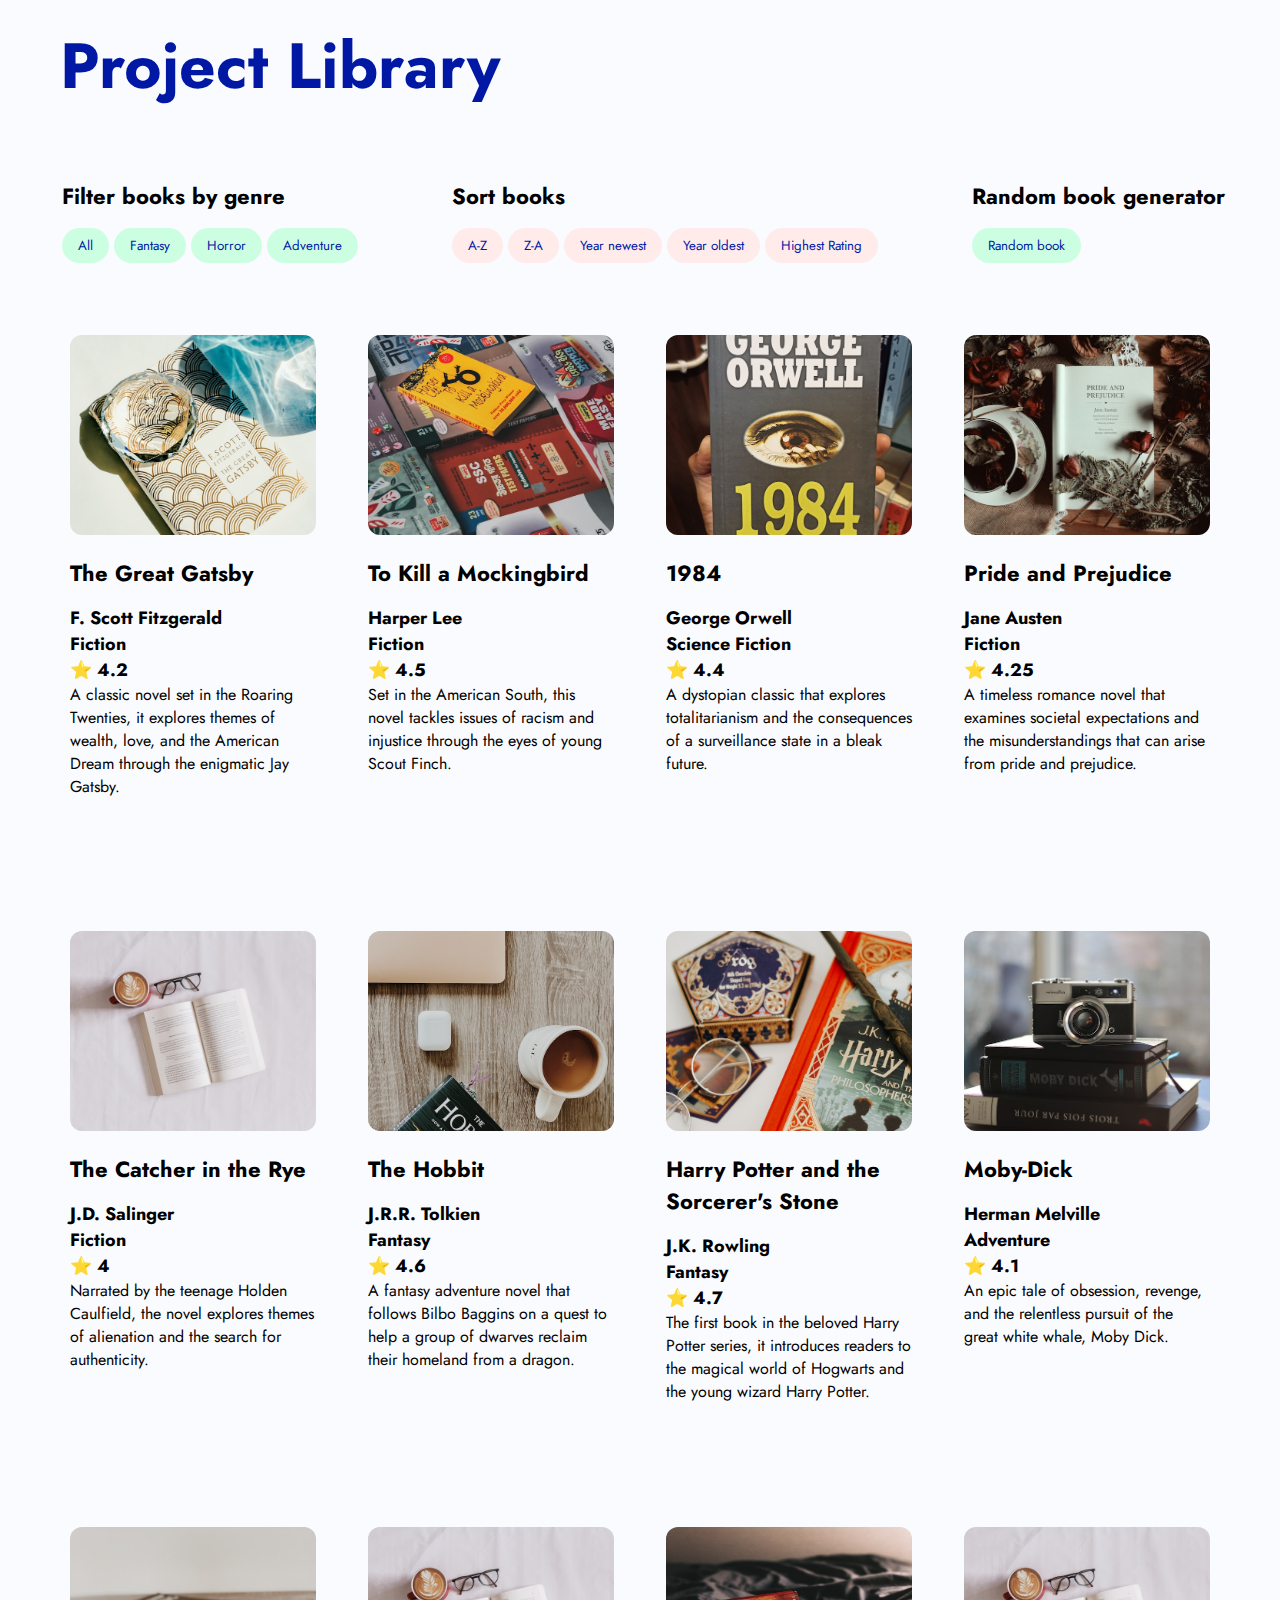
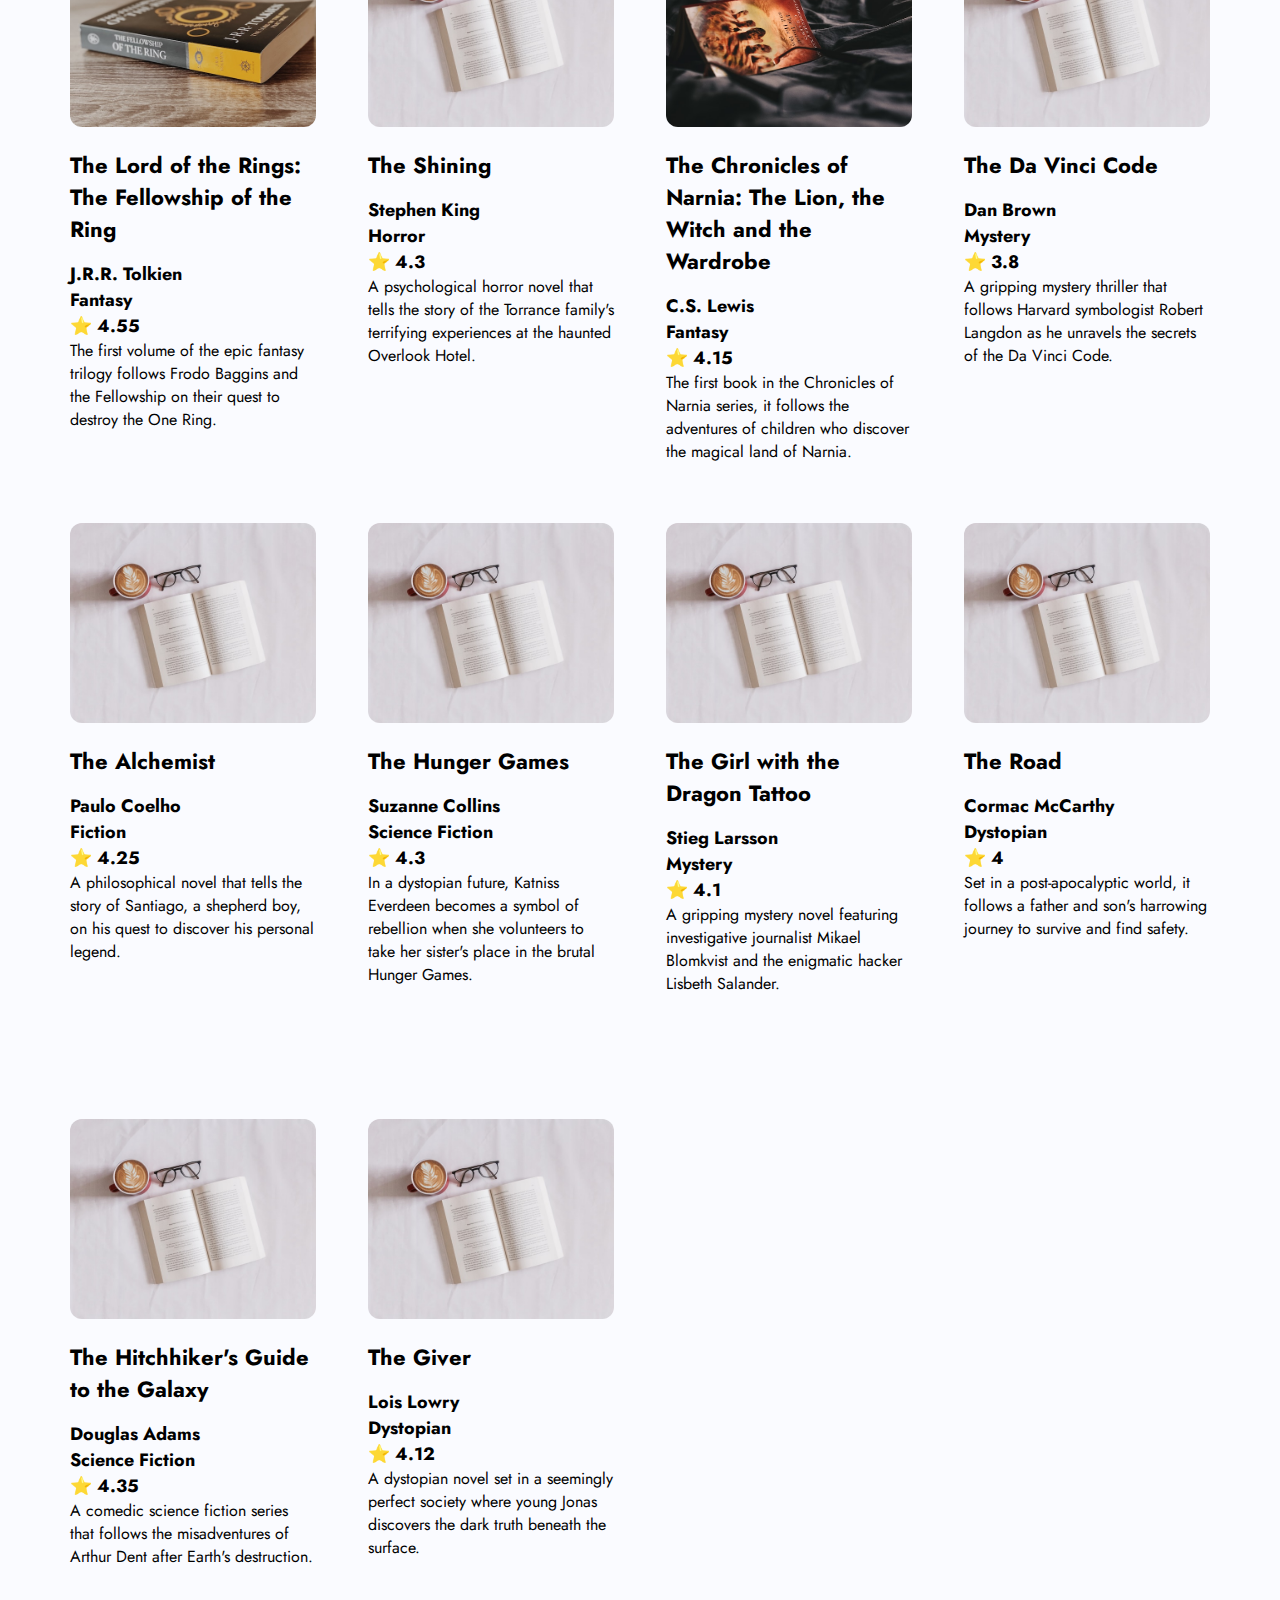
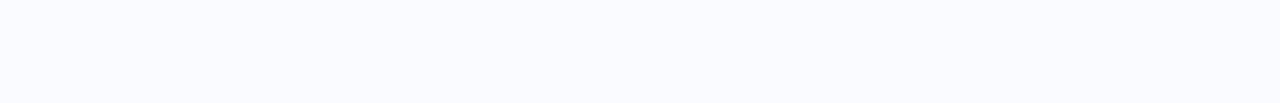
==== code/index.html @ e7a8d13b "sorted files" ====
<!DOCTYPE html>
<html lang="en">
  <head>
    <meta charset="UTF-8" />
    <meta name="viewport" content="width=device-width, initial-scale=1.0" />
    <link rel="stylesheet" href="style.css" />
    <title>Project Library</title>
  </head>
  <body>
    <header>
      <h1>Project Library</h1>
    </header>
    <div class="wrapper">
      <div id="filter-books" class="filter-box">
        <p class="headings-top">Filter books by genre</p>
        <button id="all" class="filter-buttons">All</button>
        <button id="fantasy" class="filter-buttons">Fantasy</button>
        <button id="horror" class="filter-buttons">Horror</button>
        <button id="adventure" class="filter-buttons">Adventure</button>
      </div>
      <div id="sort-books" class="sort-box">
        <p class="headings-top">Sort books</p>
        <button id="az" class="sort-buttons">A-Z</button>
        <button id="za" class="sort-buttons">Z-A</button>
        <button id="newest" class="sort-buttons">Year newest</button>
        <button id="oldest" class="sort-buttons">Year oldest</button>
        <button id="highestRating" class="sort-buttons">Highest Rating</button>
      </div>
      <div class="random-button-box">
        <p class="headings-top">Random book generator</p>
        <button id="random">Random book</button>
      </div>
    </div>
    <div id="container"></div>
    <script src="./script.js"></script>
  </body>
</html>
---- code/style.css ----
@import url("https://fonts.googleapis.com/css2?family=Jost:ital,wght@0,100..900;1,100..900&display=swap");

* {
  font-family: "Jost", sans-serif;
  margin: 0;
  box-sizing: border-box;
  background-color: #fafbff;
}

h1 {
  color: #0018a4;
  margin: 20px;
  padding-left: 40px;
  font-size: 64px;
}

header {
  display: flex;
  justify-content: space-between;
}

.wrapper {
  display: flex;
  justify-content: flex-start;
}

.filter-box,
.sort-box,
.random-button-box {
  margin: 2rem;
  padding-left: 30px;
}

.headings-top {
  font-size: 22px;
  font-weight: bold;
  padding: 16px 16px 16px 0px;
}

.filter-buttons:focus,
#random:focus {
  background-color: #0018a4;
  color: #ffffff;
}

.sort-buttons:focus {
  background-color: #ff6589;
  color: #ffffff;
}

.filter-buttons,
#random {
  background-color: #ccffe2;
  color: #0018a4;
  padding: 8px 16px 8px 16px;
  font-style: bold;
  border-radius: 50px;
  border: none;
}

.filter-buttons:hover,
#random:hover {
  border: 2px solid #0018a4;
}

.sort-buttons {
  background-color: #ffecea;
  color: #0018a4;
  font-style: bold;
  padding: 8px 16px 8px 16px;
  border-radius: 50px;
  border: none;
}

.sort-buttons:hover {
  border: 2px solid #0018a4;
  color: white;
  background-color: #ff6589;
}

.subheadings {
  font-size: 18px;
  font-weight: bold;
}

.description {
  font-size: 16px;
}

#container {
  display: grid;
  grid-template-columns: 1;
  gap: 20px;
  margin: 1.5rem;
  padding-left: 30px;
  padding-right: 30px;
}

.book-cards {
  height: 100%;
  padding: 16px 16px 24px 16px;
  border-radius: 16px;
}

.book-cards:hover {
  box-shadow: 0px 0px 30px 0px #0018a433;
  border: 2px solid #0018a4;
}

.img-cards {
  width: 100%;
  height: 200px;
  object-fit: cover;
  border-radius: 12px;
  margin-bottom: 1rem;
}

h2 {
  font-size: 22px;
  padding-bottom: 16px;
}

@media (min-width: 667px) and (max-width: 1024px) {
  #container {
    display: grid;
    grid-template-columns: repeat(2, 1fr);
    grid-template-rows: repeat(8, 1fr);
    gap: 20px;
  }
}

@media (min-width: 1025px) {
  #container {
    display: grid;
    grid-template-columns: repeat(4, 1fr);
    grid-template-rows: repeat(5, 1fr);
    gap: 20px;
  }
}
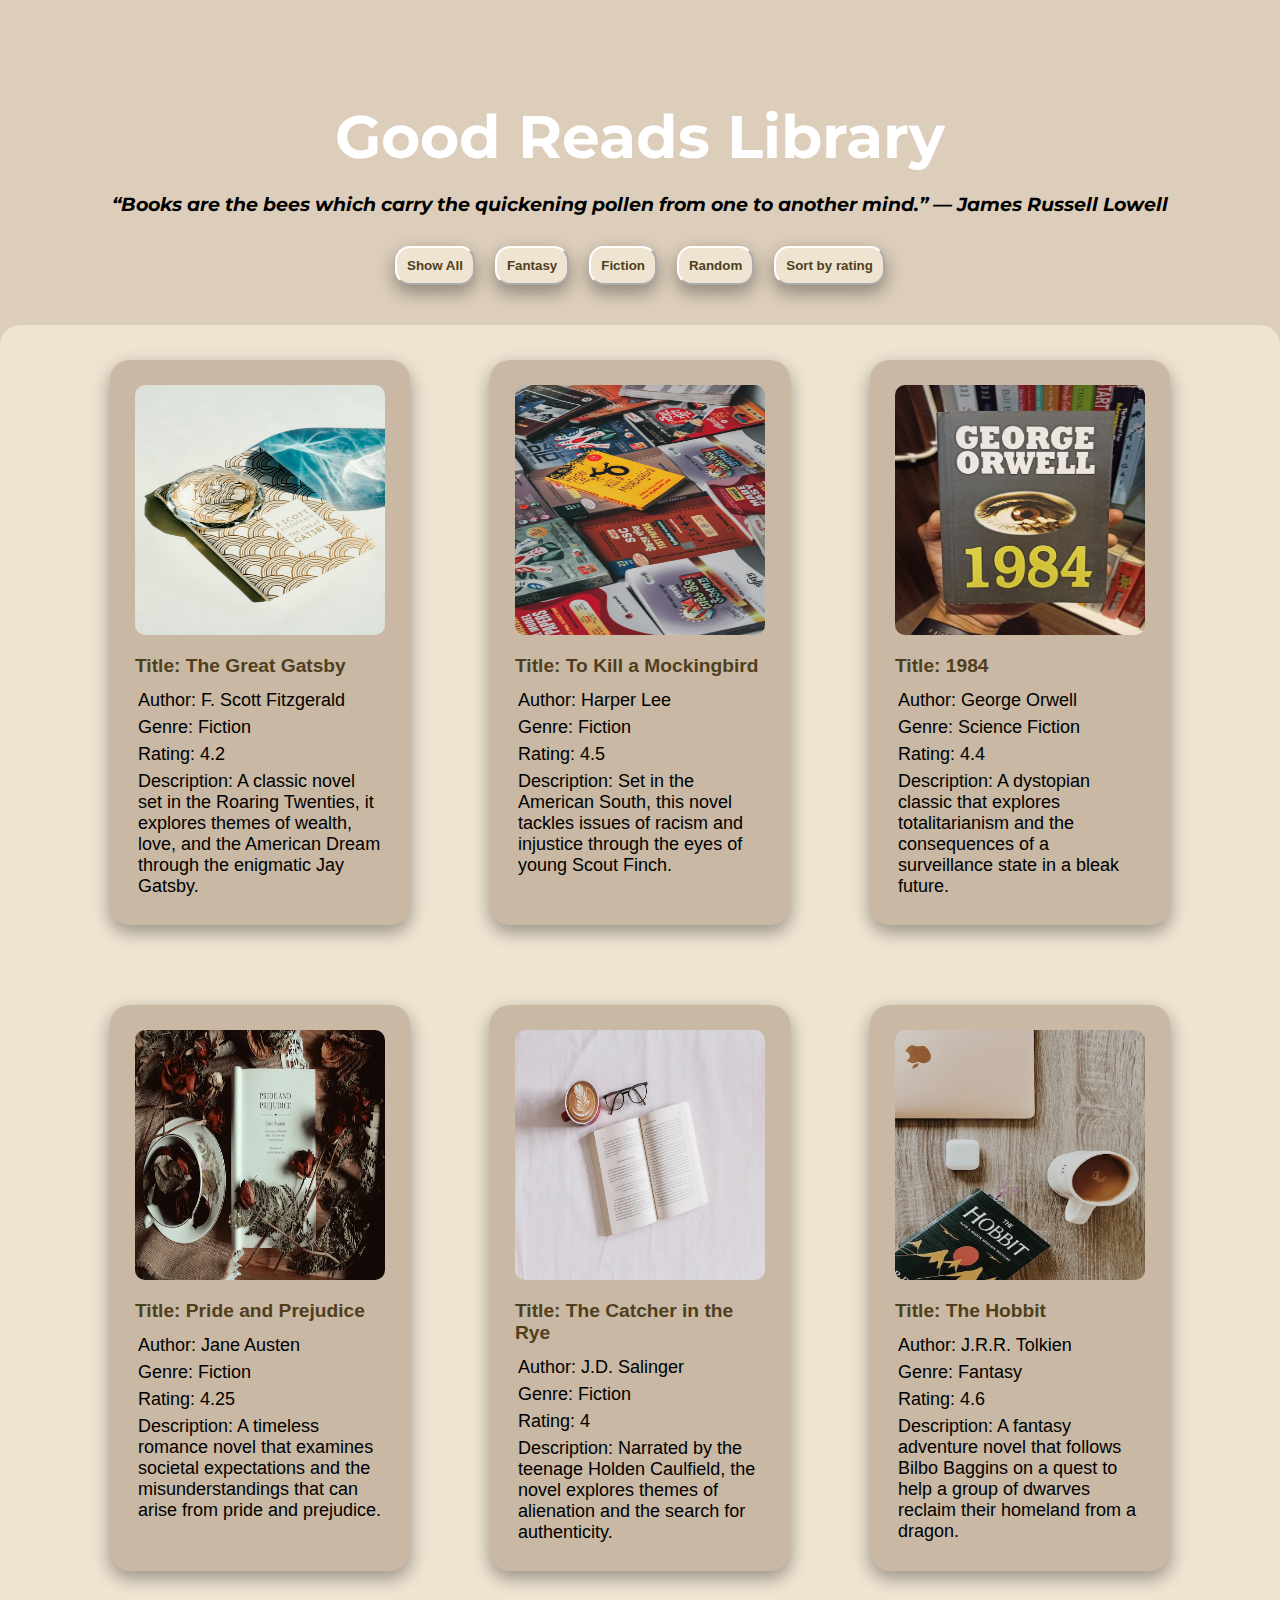
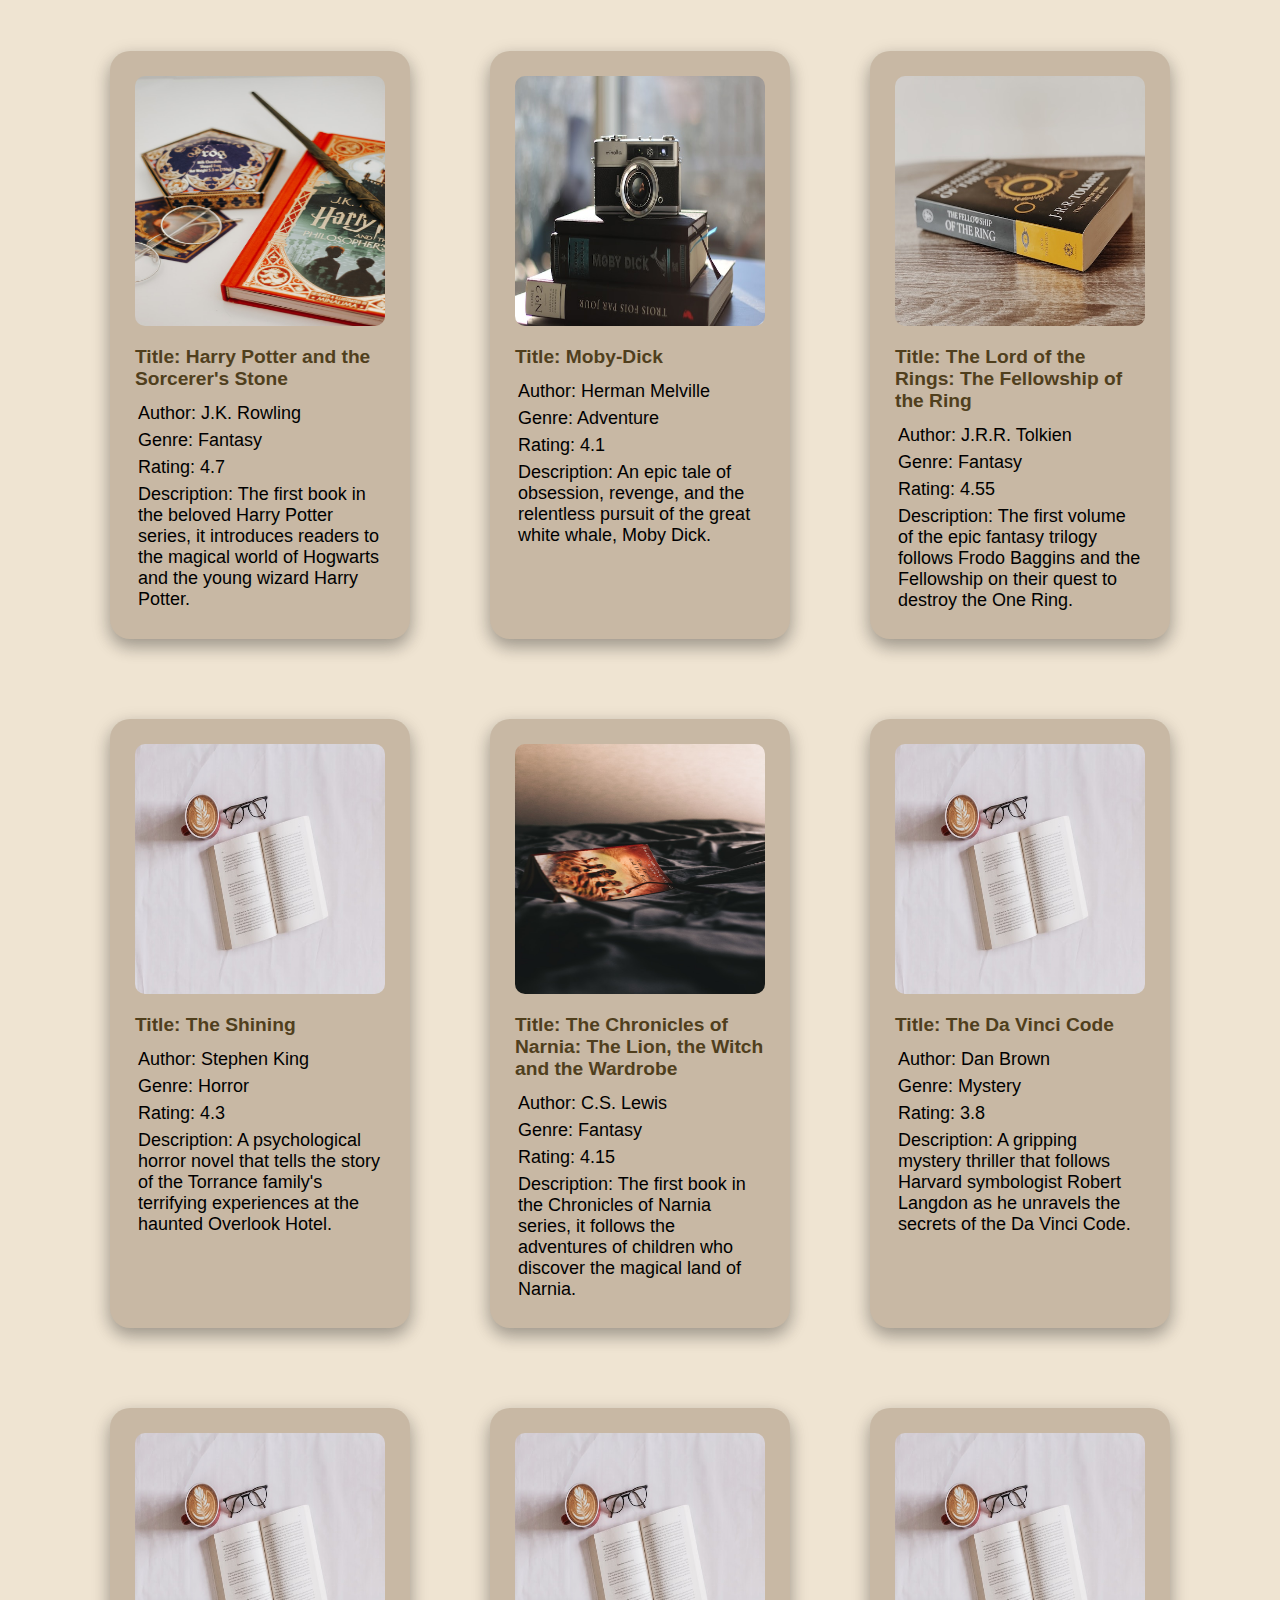
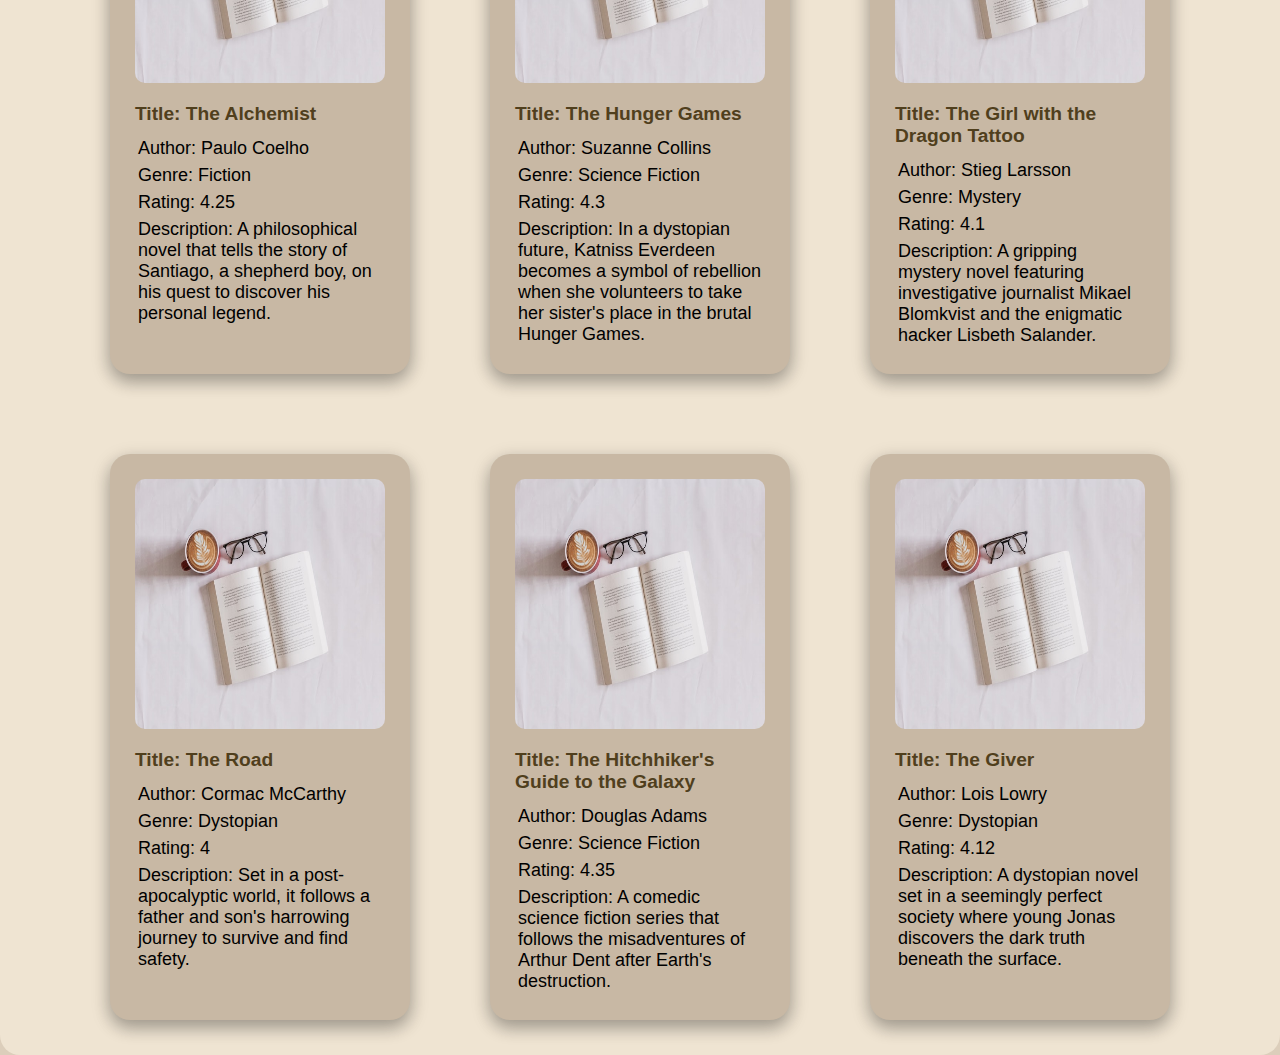
==== commit b202370a: "added code folder" ====
--- a/code/index.html
+++ b/code/index.html
@@ -1,37 +1,32 @@
 <!DOCTYPE html>
 <html lang="en">
-  <head>
-    <meta charset="UTF-8" />
-    <meta name="viewport" content="width=device-width, initial-scale=1.0" />
-    <link rel="stylesheet" href="style.css" />
-    <title>Project Library</title>
-  </head>
-  <body>
-    <header>
-      <h1>Project Library</h1>
-    </header>
-    <div class="wrapper">
-      <div id="filter-books" class="filter-box">
-        <p class="headings-top">Filter books by genre</p>
-        <button id="all" class="filter-buttons">All</button>
-        <button id="fantasy" class="filter-buttons">Fantasy</button>
-        <button id="horror" class="filter-buttons">Horror</button>
-        <button id="adventure" class="filter-buttons">Adventure</button>
-      </div>
-      <div id="sort-books" class="sort-box">
-        <p class="headings-top">Sort books</p>
-        <button id="az" class="sort-buttons">A-Z</button>
-        <button id="za" class="sort-buttons">Z-A</button>
-        <button id="newest" class="sort-buttons">Year newest</button>
-        <button id="oldest" class="sort-buttons">Year oldest</button>
-        <button id="highestRating" class="sort-buttons">Highest Rating</button>
-      </div>
-      <div class="random-button-box">
-        <p class="headings-top">Random book generator</p>
-        <button id="random">Random book</button>
-      </div>
-    </div>
-    <div id="container"></div>
-    <script src="./script.js"></script>
-  </body>
+<head>
+  <meta charset="UTF-8">
+  <meta name="viewport" content="width=device-width, initial-scale=1.0">
+  <link rel="stylesheet" href="./style.css" />
+  <link href="https://fonts.googleapis.com/css2?family=Montserrat&display=swap" rel="stylesheet">
+  <title>Project book Library</title>
+</head>
+<body>
+  <h1>Good Reads Library</h1>
+  <h3>“Books are the bees which carry the quickening pollen from one to another mind.”
+    ― James Russell Lowell</h3>
+
+  
+  <div id="buttons-container">
+    <button id="all" class="btn">Show All</button>
+    <button id="fantasy" class="btn">Fantasy</button>
+    <button id="fiction" class="btn">Fiction</button> 
+    <button id="show-random" class="btn">Random</button>
+    <button id="sorting" class="btn">Sort by rating</button>
+
+  </div>
+  
+  
+  <div id="card-grid"></div>
+  <script src="./script.js"></script>
+</body>
 </html>
+  
+  
+ --- a/code/style.css
+++ b/code/style.css
@@ -1,139 +1,102 @@
-@import url("https://fonts.googleapis.com/css2?family=Jost:ital,wght@0,100..900;1,100..900&display=swap");
+* {
+    margin: 0;
+    padding: 0;
+}
 
-* {
-  font-family: "Jost", sans-serif;
-  margin: 0;
-  box-sizing: border-box;
-  background-color: #fafbff;
+body{
+    background-color: rgb(220, 206, 187);
+    font-family: 'Montserrat', sans-serif;
 }
 
 h1 {
-  color: #0018a4;
-  margin: 20px;
-  padding-left: 40px;
-  font-size: 64px;
+    text-align: center;
+    font-size: 60px;
+    padding-top: 100px;
+    margin-bottom: 20px;
+    color:white;
 }
 
-header {
-  display: flex;
-  justify-content: space-between;
+h3 {
+    text-align:center;
+    text-decoration: wavy;
+    color:black;
+    font-style:italic; 
+    margin-bottom: 20px;
+
 }
 
-.wrapper {
-  display: flex;
-  justify-content: flex-start;
+h4 {
+    margin-bottom: 10px;
+    color:rgb(80, 63, 29);
+    font-size:larger;
+    font-family:'Franklin Gothic Medium', 'Arial Narrow', Arial, sans-serif;
+
+
 }
 
-.filter-box,
-.sort-box,
-.random-button-box {
-  margin: 2rem;
-  padding-left: 30px;
+p {
+    margin:3px;
+    font-family:'Franklin Gothic Medium', 'Arial Narrow', Arial, sans-serif;
+    font-size: large;
 }
 
-.headings-top {
-  font-size: 22px;
-  font-weight: bold;
-  padding: 16px 16px 16px 0px;
+#card-grid {
+    background-color: rgb(239, 228, 210);
+    display: flex;
+    justify-content: center;
+    flex-wrap: wrap;
+    gap: 40px;
+    margin-top: 30px;
+    padding: 15px;
+    border-radius: 20px;
 }
 
-.filter-buttons:focus,
-#random:focus {
-  background-color: #0018a4;
-  color: #ffffff;
+.card{
+    display: flex;
+    flex-direction: column;
+    margin-bottom: 10px;
+    max-width: 250px;
+    background-color: rgb(200, 184, 164);
+    font-family: sans-serif;
+    padding:25px;
+    margin:20px;
+   border-radius:20px;
+   box-shadow: 0 8px 16px 0 rgba(0,0,0,0.2), 0 6px 20px 0 rgba(0,0,0,0.19);
 }
 
-.sort-buttons:focus {
-  background-color: #ff6589;
-  color: #ffffff;
+.book-image {
+    width: 250px;
+    height: 250px;
+    margin-bottom:20px;
+    border-radius: 10px;
 }
 
-.filter-buttons,
-#random {
-  background-color: #ccffe2;
-  color: #0018a4;
-  padding: 8px 16px 8px 16px;
-  font-style: bold;
-  border-radius: 50px;
-  border: none;
+#buttons-container {
+    display: flex;
+    justify-content: center;
+    flex-wrap: wrap;
+  
 }
 
-.filter-buttons:hover,
-#random:hover {
-  border: 2px solid #0018a4;
+.btn {
+    padding:10px;
+    margin: 10px;
+    border-radius: 15px;
+    background-color:rgb(239, 228, 210);
+    border-color:white;
+    color:rgb(80, 63, 29);
+    font-weight: 700;
+    box-shadow: 0 8px 16px 0 rgba(0,0,0,0.2), 0 6px 20px 0 rgba(0,0,0,0.19);
 }
 
-.sort-buttons {
-  background-color: #ffecea;
-  color: #0018a4;
-  font-style: bold;
-  padding: 8px 16px 8px 16px;
-  border-radius: 50px;
-  border: none;
-}
+.btn:hover {
+    box-shadow: 0 12px 16px 0 rgba(0,0,0,0.24), 0 17px 50px 0 rgba(0,0,0,0.19);
+  }
 
-.sort-buttons:hover {
-  border: 2px solid #0018a4;
-  color: white;
-  background-color: #ff6589;
-}
+  .btn:active {
+    background-color: #e1e9e1;
+    box-shadow: 0 5px #666;
+    transform: translateY(4px);
+  }
 
-.subheadings {
-  font-size: 18px;
-  font-weight: bold;
-}
-
-.description {
-  font-size: 16px;
-}
-
-#container {
-  display: grid;
-  grid-template-columns: 1;
-  gap: 20px;
-  margin: 1.5rem;
-  padding-left: 30px;
-  padding-right: 30px;
-}
-
-.book-cards {
-  height: 100%;
-  padding: 16px 16px 24px 16px;
-  border-radius: 16px;
-}
-
-.book-cards:hover {
-  box-shadow: 0px 0px 30px 0px #0018a433;
-  border: 2px solid #0018a4;
-}
-
-.img-cards {
-  width: 100%;
-  height: 200px;
-  object-fit: cover;
-  border-radius: 12px;
-  margin-bottom: 1rem;
-}
-
-h2 {
-  font-size: 22px;
-  padding-bottom: 16px;
-}
-
-@media (min-width: 667px) and (max-width: 1024px) {
-  #container {
-    display: grid;
-    grid-template-columns: repeat(2, 1fr);
-    grid-template-rows: repeat(8, 1fr);
-    gap: 20px;
-  }
-}
-
-@media (min-width: 1025px) {
-  #container {
-    display: grid;
-    grid-template-columns: repeat(4, 1fr);
-    grid-template-rows: repeat(5, 1fr);
-    gap: 20px;
-  }
-}
+  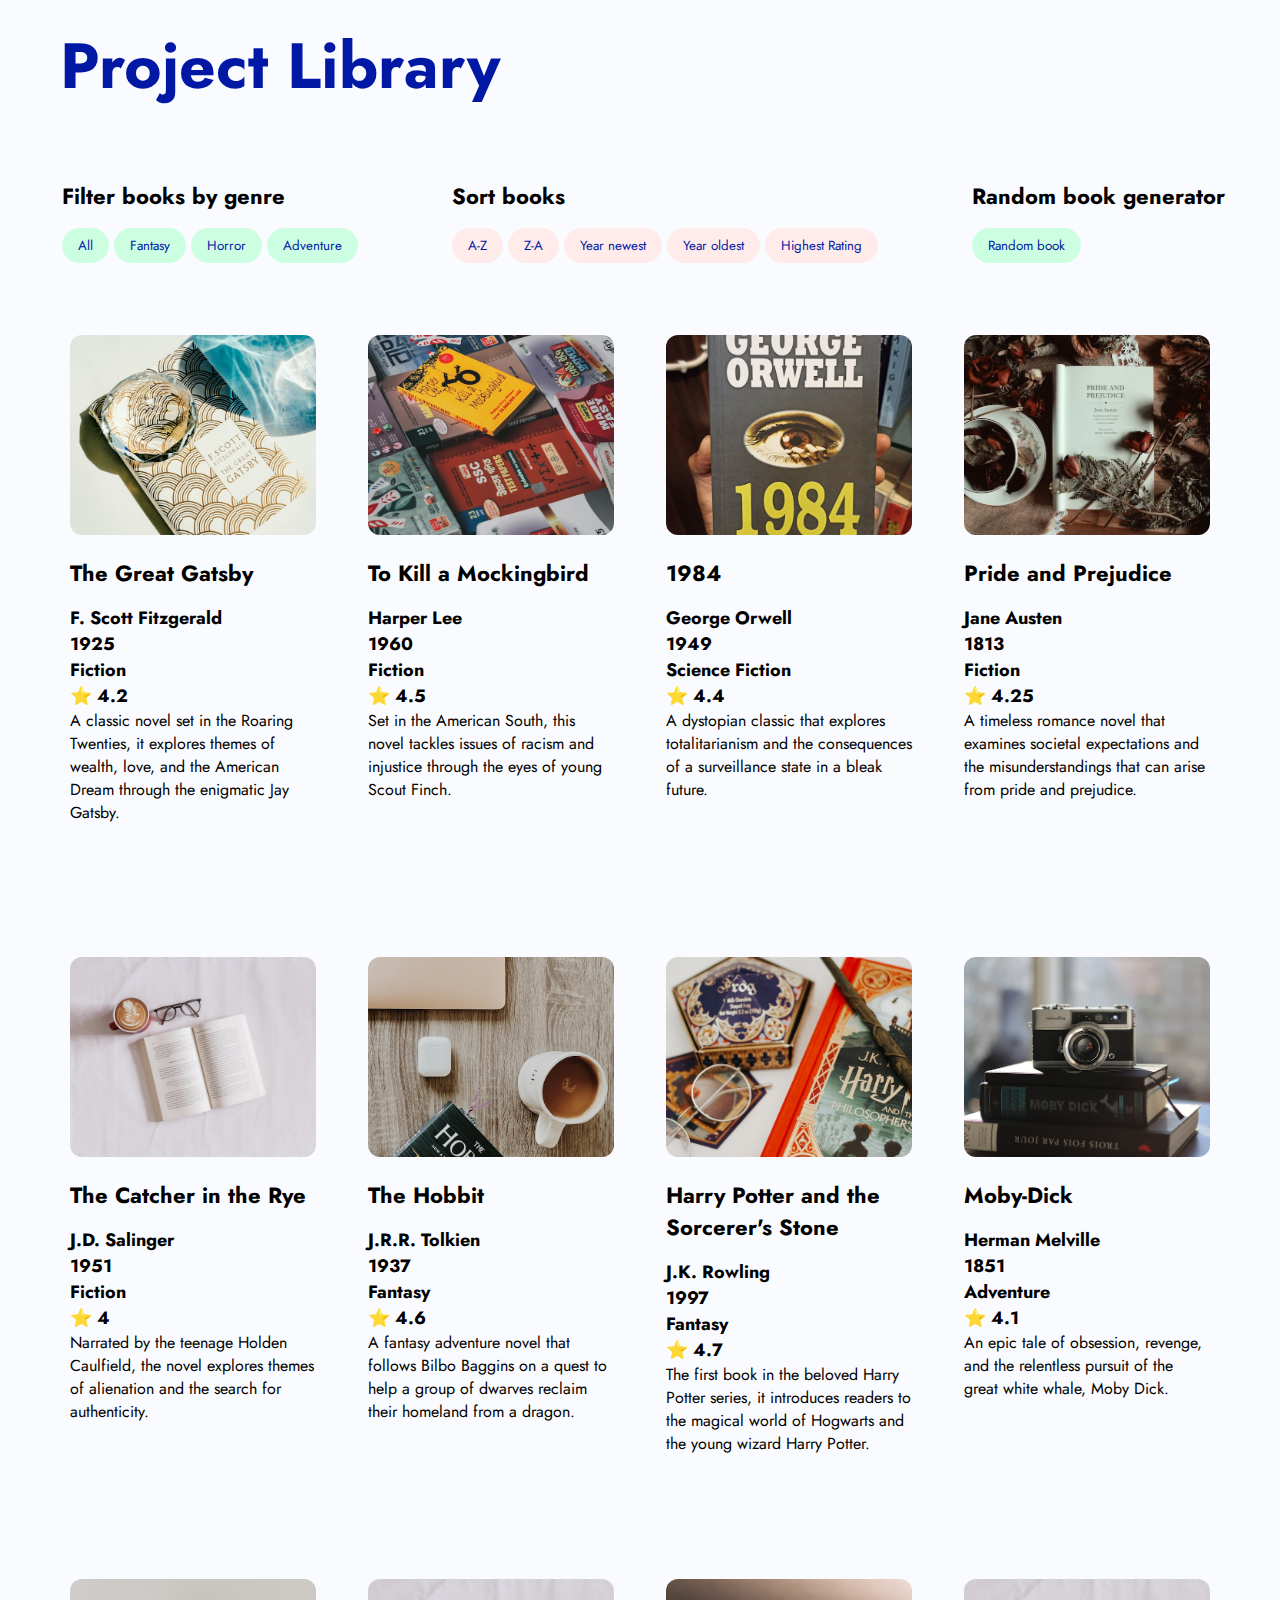
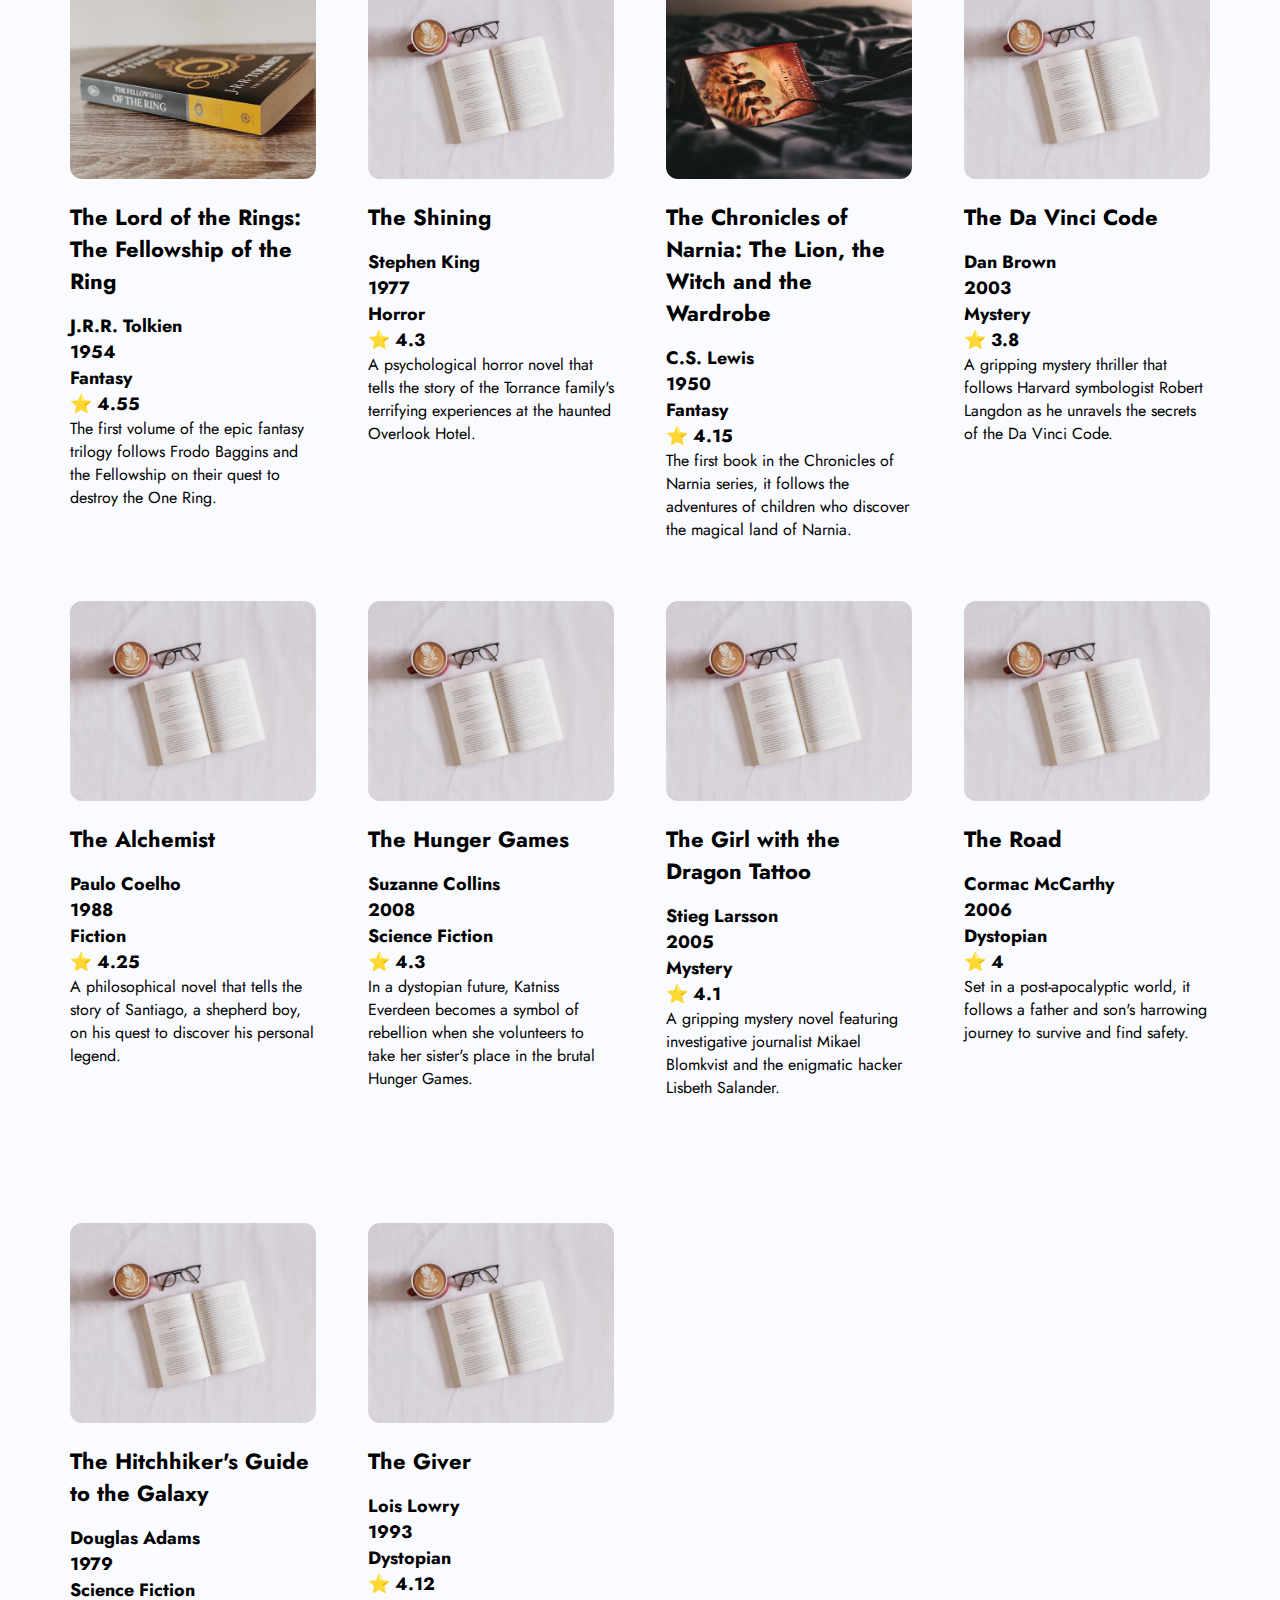
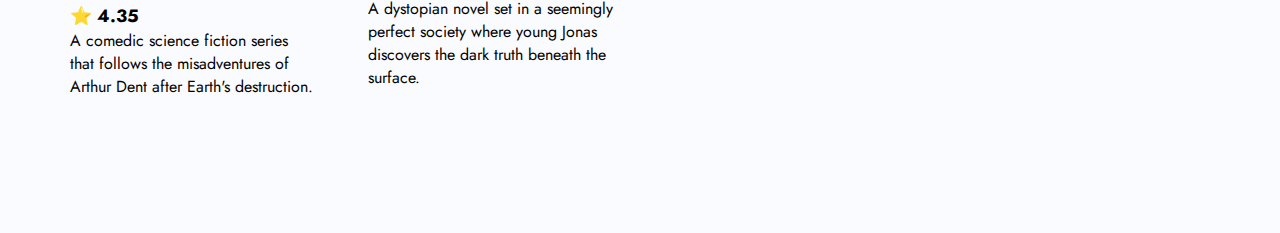
==== commit 9904ef54: "Merge 41de601e45385558ccb85237e30907a89ca8e310 into a77e11cfb1b633b8defc52683785a5b67af54a81" ====
--- a/code/index.html
+++ b/code/index.html
@@ -1,32 +1,37 @@
 <!DOCTYPE html>
 <html lang="en">
-<head>
-  <meta charset="UTF-8">
-  <meta name="viewport" content="width=device-width, initial-scale=1.0">
-  <link rel="stylesheet" href="./style.css" />
-  <link href="https://fonts.googleapis.com/css2?family=Montserrat&display=swap" rel="stylesheet">
-  <title>Project book Library</title>
-</head>
-<body>
-  <h1>Good Reads Library</h1>
-  <h3>“Books are the bees which carry the quickening pollen from one to another mind.”
-    ― James Russell Lowell</h3>
-
-  
-  <div id="buttons-container">
-    <button id="all" class="btn">Show All</button>
-    <button id="fantasy" class="btn">Fantasy</button>
-    <button id="fiction" class="btn">Fiction</button> 
-    <button id="show-random" class="btn">Random</button>
-    <button id="sorting" class="btn">Sort by rating</button>
-
-  </div>
-  
-  
-  <div id="card-grid"></div>
-  <script src="./script.js"></script>
-</body>
+  <head>
+    <meta charset="UTF-8" />
+    <meta name="viewport" content="width=device-width, initial-scale=1.0" />
+    <link rel="stylesheet" href="style.css" />
+    <title>Project Library</title>
+  </head>
+  <body>
+    <header>
+      <h1>Project Library</h1>
+    </header>
+    <div class="wrapper">
+      <div id="filter-books" class="filter-box">
+        <p class="headings-top">Filter books by genre</p>
+        <button id="all" class="filter-buttons">All</button>
+        <button id="fantasy" class="filter-buttons">Fantasy</button>
+        <button id="horror" class="filter-buttons">Horror</button>
+        <button id="adventure" class="filter-buttons">Adventure</button>
+      </div>
+      <div id="sort-books" class="sort-box">
+        <p class="headings-top">Sort books</p>
+        <button id="az" class="sort-buttons">A-Z</button>
+        <button id="za" class="sort-buttons">Z-A</button>
+        <button id="newest" class="sort-buttons">Year newest</button>
+        <button id="oldest" class="sort-buttons">Year oldest</button>
+        <button id="highestRating" class="sort-buttons">Highest Rating</button>
+      </div>
+      <div class="random-button-box">
+        <p class="headings-top">Random book generator</p>
+        <button id="random">Random book</button>
+      </div>
+    </div>
+    <div id="container"></div>
+    <script src="./script.js"></script>
+  </body>
 </html>
-  
-  
- --- a/code/style.css
+++ b/code/style.css
@@ -1,102 +1,154 @@
+@import url("https://fonts.googleapis.com/css2?family=Jost:ital,wght@0,100..900;1,100..900&display=swap");
+
 * {
-    margin: 0;
-    padding: 0;
-}
-
-body{
-    background-color: rgb(220, 206, 187);
-    font-family: 'Montserrat', sans-serif;
+  font-family: "Jost", sans-serif;
+  margin: 0;
+  box-sizing: border-box;
+  background-color: #fafbff;
 }
 
 h1 {
-    text-align: center;
-    font-size: 60px;
-    padding-top: 100px;
-    margin-bottom: 20px;
-    color:white;
+  color: #0018a4;
+  margin: 20px;
+  padding-left: 40px;
+  font-size: 64px;
 }
 
-h3 {
-    text-align:center;
-    text-decoration: wavy;
-    color:black;
-    font-style:italic; 
-    margin-bottom: 20px;
-
+header {
+  display: flex;
+  justify-content: space-between;
 }
 
-h4 {
-    margin-bottom: 10px;
-    color:rgb(80, 63, 29);
-    font-size:larger;
-    font-family:'Franklin Gothic Medium', 'Arial Narrow', Arial, sans-serif;
+.wrapper {
+  display: flex;
+  justify-content: flex-start;
+  flex-wrap: wrap;
+}
+
+.filter-box,
+.sort-box,
+.random-button-box {
+  margin: 2rem;
+  padding-left: 30px;
+}
+
+.headings-top {
+  font-size: 22px;
+  font-weight: bold;
+  padding: 16px 16px 16px 0px;
+}
+
+.buttons {
+  height: 20px;
+}
+
+.filter-buttons:focus,
+#random:focus {
+  background-color: #0018a4;
+  color: #ffffff;
+}
+
+.sort-buttons:focus {
+  background-color: #ff6589;
+  color: #ffffff;
+}
+
+.filter-buttons,
+#random {
+  background-color: #ccffe2;
+  color: #0018a4;
+  padding: 8px 16px 8px 16px;
+  font-style: bold;
+  border-radius: 50px;
+  border: none;
+}
+
+.filter-buttons:hover,
+#random:hover {
+  outline: 2px solid #0018a4;
+}
+
+.sort-buttons {
+  background-color: #ffecea;
+  color: #0018a4;
+  font-style: bold;
+  padding: 8px 16px 8px 16px;
+  border-radius: 50px;
+  border: none;
+}
+
+.sort-buttons:hover {
+  outline: 2px solid #0018a4;
+  color: white;
+  background-color: #ff6589;
+}
+
+.subheadings {
+  font-size: 18px;
+  font-weight: bold;
+}
+
+.description {
+  font-size: 16px;
+}
+
+#container {
+  display: grid;
+  grid-template-columns: 1;
+  gap: 20px;
+  margin: 1.5rem;
+  padding-left: 30px;
+  padding-right: 30px;
+}
+
+.book-cards {
+  height: 100%;
+  padding: 16px 16px 24px 16px;
+  border-radius: 16px;
+}
+
+.book-cards:hover {
+  box-shadow: 0px 0px 30px 0px #0018a433;
+  outline: 2px solid #0018a4;
+}
+
+.img-cards {
+  width: 100%;
+  height: 200px;
+  object-fit: cover;
+  border-radius: 12px;
+  margin-bottom: 1rem;
+}
+
+h2 {
+  font-size: 22px;
+  padding-bottom: 16px;
+}
+
+@media (min-width: 667px) and (max-width: 1024px) {
+  #container {
+    display: grid;
+    grid-template-columns: repeat(2, 1fr);
+    grid-template-rows: repeat(8, 1fr);
+    gap: 20px;
+  }
+  
+  .wrapper {
+    flex-wrap: wrap;
+  }
+}
 
 
-}
 
-p {
-    margin:3px;
-    font-family:'Franklin Gothic Medium', 'Arial Narrow', Arial, sans-serif;
-    font-size: large;
-}
-
-#card-grid {
-    background-color: rgb(239, 228, 210);
-    display: flex;
-    justify-content: center;
-    flex-wrap: wrap;
-    gap: 40px;
-    margin-top: 30px;
-    padding: 15px;
-    border-radius: 20px;
-}
-
-.card{
-    display: flex;
-    flex-direction: column;
-    margin-bottom: 10px;
-    max-width: 250px;
-    background-color: rgb(200, 184, 164);
-    font-family: sans-serif;
-    padding:25px;
-    margin:20px;
-   border-radius:20px;
-   box-shadow: 0 8px 16px 0 rgba(0,0,0,0.2), 0 6px 20px 0 rgba(0,0,0,0.19);
-}
-
-.book-image {
-    width: 250px;
-    height: 250px;
-    margin-bottom:20px;
-    border-radius: 10px;
-}
-
-#buttons-container {
-    display: flex;
-    justify-content: center;
-    flex-wrap: wrap;
-  
-}
-
-.btn {
-    padding:10px;
-    margin: 10px;
-    border-radius: 15px;
-    background-color:rgb(239, 228, 210);
-    border-color:white;
-    color:rgb(80, 63, 29);
-    font-weight: 700;
-    box-shadow: 0 8px 16px 0 rgba(0,0,0,0.2), 0 6px 20px 0 rgba(0,0,0,0.19);
-}
-
-.btn:hover {
-    box-shadow: 0 12px 16px 0 rgba(0,0,0,0.24), 0 17px 50px 0 rgba(0,0,0,0.19);
+@media (min-width: 1025px) {
+  #container {
+    display: grid;
+    grid-template-columns: repeat(4, 1fr);
+    grid-template-rows: repeat(5, 1fr);
+    gap: 20px;
   }
 
-  .btn:active {
-    background-color: #e1e9e1;
-    box-shadow: 0 5px #666;
-    transform: translateY(4px);
+  .wrapper {
+    flex-wrap: wrap;
   }
-
-  +}